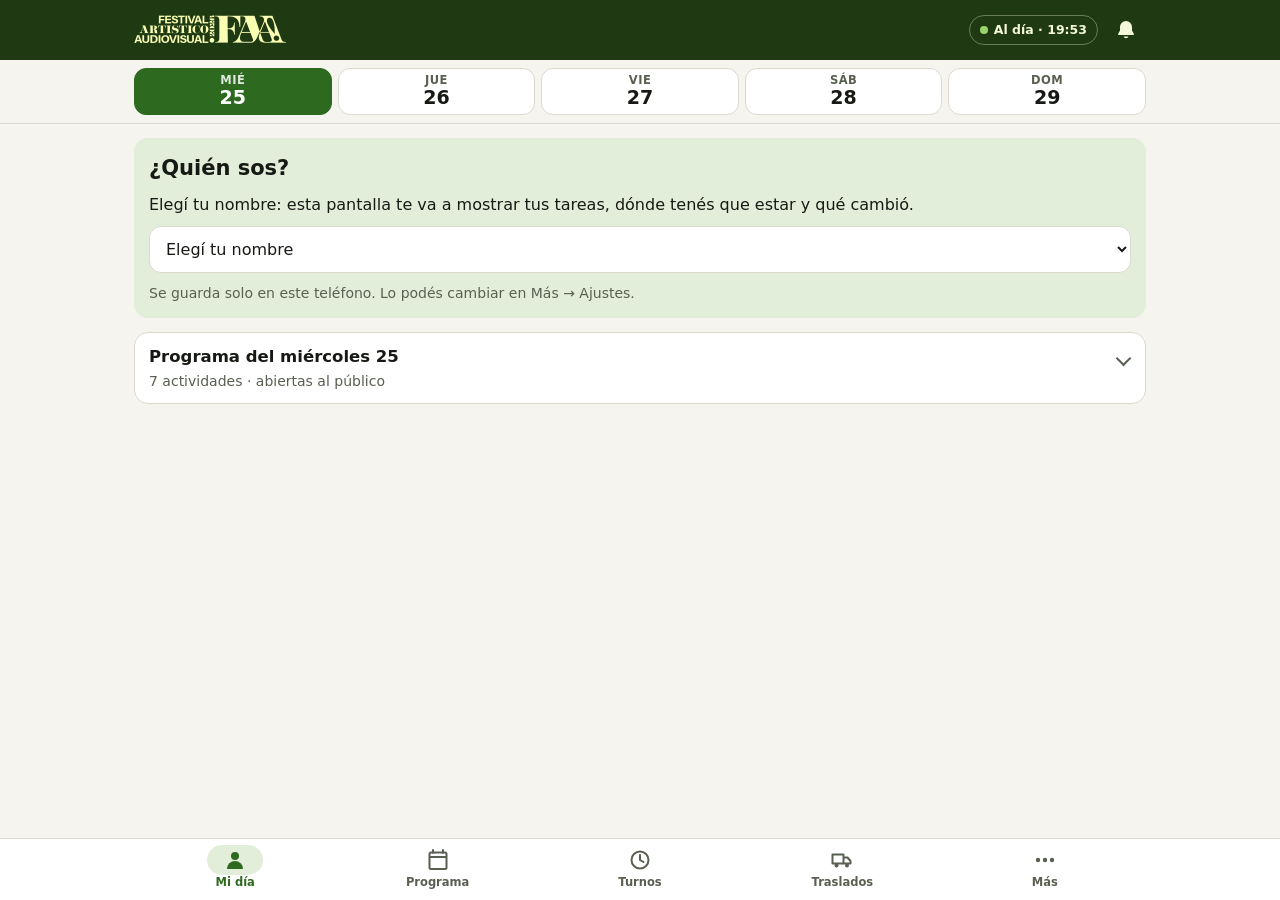
==== index.html @ a48b1f9a "Guía de logística FAA! 2026: app instalable (v9) App web liviana e instalable con Mi día, programa, " ====
<!doctype html>
<html lang="es">
<head>
<meta charset="utf-8">
<meta name="viewport" content="width=device-width,initial-scale=1,viewport-fit=cover">
<title>Logística FAA! 2026</title>
<meta name="description" content="Guía de logística del equipo del FAA! 2026: tus turnos, el programa, los traslados y los cambios al día.">
<meta name="theme-color" content="#1F3A12">
<link rel="manifest" href="manifest.webmanifest">
<link rel="icon" type="image/png" href="icons/icon-192.png">
<link rel="apple-touch-icon" href="icons/apple-touch-icon.png">
<meta name="apple-mobile-web-app-capable" content="yes">
<meta name="mobile-web-app-capable" content="yes">
<meta name="apple-mobile-web-app-title" content="FAA! 2026">
<link rel="stylesheet" href="app.css">
<script>try{var t=localStorage.getItem('faa26-theme');if(t){document.documentElement.setAttribute('data-theme',t);}}catch(e){}</script>
</head>
<body>
<header class="top">
  <a class="brand" href="#hoy" aria-label="FAA! 2026 · Inicio"><img src="logo.webp" width="152" height="32" alt="Festival Artístico Audiovisual FAA! 2026"></a>
  <button class="sync" id="sync" type="button" aria-live="polite">…</button>
  <button class="bell" id="bell" type="button" data-go="novedades" aria-label="Novedades">
    <svg viewBox="0 0 24 24" aria-hidden="true"><path d="M12 3a6 6 0 0 0-6 6v3.6L4.3 15.4A1 1 0 0 0 5.2 17h13.6a1 1 0 0 0 .9-1.6L18 12.6V9a6 6 0 0 0-6-6Zm-2.4 15.5a2.5 2.5 0 0 0 4.8 0Z" fill="currentColor"/></svg>
    <span class="dot" id="bellcount" hidden></span>
  </button>
</header>
<nav class="days" id="days" aria-label="Día del festival"></nav>
<div id="banner"></div>
<main id="app" tabindex="-1"><p class="loading">Cargando la logística…</p></main>
<div class="toast" id="toast" role="status" aria-live="polite" hidden></div>
<nav class="nav" id="nav" aria-label="Secciones">
  <button type="button" data-go="hoy"><svg viewBox="0 0 24 24" aria-hidden="true"><circle cx="12" cy="8" r="4" fill="currentColor"/><path d="M4 21a8 8 0 0 1 16 0Z" fill="currentColor"/></svg><span>Mi día</span></button>
  <button type="button" data-go="programa"><svg viewBox="0 0 24 24" aria-hidden="true"><path d="M7 2v3M17 2v3M3.5 9h17M5 4.5h14A1.5 1.5 0 0 1 20.5 6v13.5A1.5 1.5 0 0 1 19 21H5a1.5 1.5 0 0 1-1.5-1.5V6A1.5 1.5 0 0 1 5 4.5Z" fill="none" stroke="currentColor" stroke-width="2" stroke-linecap="round"/></svg><span>Programa</span></button>
  <button type="button" data-go="turnos"><svg viewBox="0 0 24 24" aria-hidden="true"><circle cx="12" cy="12" r="8.5" fill="none" stroke="currentColor" stroke-width="2"/><path d="M12 7v5l3.5 2" fill="none" stroke="currentColor" stroke-width="2" stroke-linecap="round"/></svg><span>Turnos</span></button>
  <button type="button" data-go="traslados"><svg viewBox="0 0 24 24" aria-hidden="true"><path d="M2.5 6.5h11v9h-11ZM13.5 9.5h4l3 3.5v2.5h-7Z" fill="none" stroke="currentColor" stroke-width="2" stroke-linejoin="round"/><circle cx="6.5" cy="17.5" r="2" fill="currentColor"/><circle cx="17" cy="17.5" r="2" fill="currentColor"/></svg><span>Traslados</span></button>
  <button type="button" data-go="mas"><svg viewBox="0 0 24 24" aria-hidden="true"><circle cx="5" cy="12" r="2.2" fill="currentColor"/><circle cx="12" cy="12" r="2.2" fill="currentColor"/><circle cx="19" cy="12" r="2.2" fill="currentColor"/></svg><span>Más</span></button>
</nav>
<script src="config.js"></script>
<script src="app.js" defer></script>
</body>
</html>
---- app.css ----
/* Logística FAA! 2026 · paleta base funcional (provisoria): fondo neutro cálido, un verde de acción y un naranja para avisos y cambios. */
:root{
  --bg:#F5F4EE; --surface:#FFFFFF; --surface-2:#EDECE4; --ink:#171A14; --muted:#596052; --line:#DCDACF;
  --accent:#2D6A1F; --on-accent:#FFFFFF; --accent-soft:#E3EEDA;
  --hero:#1F3A12; --on-hero:#F4F7D9;
  --warn:#B23F0B; --warn-soft:#FCE9DC; --ok:#2D6A1F;
  --a-dir:#C0561E; --a-coo:#C08A12; --a-pro:#6E8A3A; --a-prg:#2F8A73; --a-tec:#4D66B3; --a-ins:#6B7787; --a-art:#B9507A; --a-str:#7D55B3; --a-reg:#2E8EA3; --a-gra:#8F6E43;
  --r:14px; --nav-h:62px;
  --font:system-ui,-apple-system,"Segoe UI",Roboto,"Helvetica Neue",Arial,sans-serif;
  color-scheme:light;
}
@media (prefers-color-scheme:dark){
  :root:not([data-theme="light"]){
    --bg:#10130D; --surface:#191D15; --surface-2:#232820; --ink:#ECEEE5; --muted:#A6AD9B; --line:#2F3529;
    --accent:#93CC6E; --on-accent:#10130D; --accent-soft:#25331C; --hero:#17290D; --warn:#F5A066; --warn-soft:#3A2416; --ok:#93CC6E;
    color-scheme:dark;
  }
}
:root[data-theme="dark"]{
  --bg:#10130D; --surface:#191D15; --surface-2:#232820; --ink:#ECEEE5; --muted:#A6AD9B; --line:#2F3529;
  --accent:#93CC6E; --on-accent:#10130D; --accent-soft:#25331C; --hero:#17290D; --warn:#F5A066; --warn-soft:#3A2416; --ok:#93CC6E;
  color-scheme:dark;
}
*{box-sizing:border-box}
html{-webkit-text-size-adjust:100%;scroll-padding-top:64px}
body{margin:0;background:var(--bg);color:var(--ink);font:16px/1.45 var(--font);padding-bottom:calc(var(--nav-h) + env(safe-area-inset-bottom,0px) + 12px)}
button,select,input{font:inherit;color:inherit}
button{cursor:pointer}
a{color:inherit}
:focus-visible{outline:3px solid var(--accent);outline-offset:2px;border-radius:6px}
h1,h2,h3,p{margin:0}
.num,.tm b,.tm span{font-variant-numeric:tabular-nums}

/* Barra superior */
.top{background:var(--hero);color:var(--on-hero);display:flex;align-items:center;gap:8px;padding:calc(env(safe-area-inset-top,0px) + 10px) max(14px,env(safe-area-inset-right)) 10px max(14px,env(safe-area-inset-left))}
.brand{display:block;flex:1;min-width:0;line-height:0}
.brand img{height:32px;width:auto;max-width:100%}
.sync{border:1px solid rgba(244,247,217,.35);background:transparent;color:var(--on-hero);border-radius:999px;padding:5px 10px;font-size:12.5px;font-weight:600;white-space:nowrap;display:inline-flex;align-items:center;gap:6px}
.sync::before{content:"";width:8px;height:8px;border-radius:50%;background:#9BD46F}
.sync.off::before{background:#F5A066}.sync.busy::before{background:#F4F7D9;animation:pulse 1s infinite alternate}
@keyframes pulse{to{opacity:.25}}
.bell{position:relative;border:0;background:transparent;color:var(--on-hero);width:40px;height:40px;border-radius:50%;display:grid;place-items:center;padding:0}
.bell svg{width:24px;height:24px}
.bell .dot[hidden]{display:none}
.bell .dot{position:absolute;top:2px;right:0;min-width:19px;height:19px;padding:0 5px;border-radius:999px;background:#F5A066;color:#2A1405;font-size:11.5px;font-weight:800;display:grid;place-items:center;border:2px solid var(--hero)}

/* Días */
.days{position:sticky;top:0;z-index:5;background:var(--bg);border-bottom:1px solid var(--line);display:grid;grid-template-columns:repeat(5,1fr);gap:6px;padding:8px max(12px,env(safe-area-inset-left)) 8px max(12px,env(safe-area-inset-right))}
.days[hidden]{display:none}
.day{border:1px solid var(--line);background:var(--surface);border-radius:12px;padding:5px 0 6px;display:grid;justify-items:center;line-height:1.1;position:relative}
.day small{font-size:11.5px;font-weight:700;text-transform:uppercase;letter-spacing:.04em;color:var(--muted)}
.day b{font-size:19px;font-weight:800}
.day[aria-pressed="true"]{background:var(--accent);border-color:var(--accent);color:var(--on-accent)}
.day[aria-pressed="true"] small{color:inherit;opacity:.85}
.day.today::after{content:"HOY";position:absolute;top:-7px;right:-3px;background:var(--warn);color:#fff;font-size:9px;font-weight:800;padding:1px 4px;border-radius:5px}
.day.chg::before{content:"";position:absolute;top:4px;left:5px;width:7px;height:7px;border-radius:50%;background:var(--warn)}

/* Contenido */
main{max-width:760px;margin:0 auto;padding:14px max(14px,env(safe-area-inset-left)) 0 max(14px,env(safe-area-inset-right));display:grid;gap:14px}
main:focus{outline:none}
.loading{color:var(--muted);padding:40px 0;text-align:center}
.h{display:flex;align-items:baseline;justify-content:space-between;gap:10px}
.h h2{font-size:22px;line-height:1.15;font-weight:800;letter-spacing:-.01em}
.h .sub{color:var(--muted);font-size:14px}
.kicker{font-size:12.5px;font-weight:800;letter-spacing:.06em;text-transform:uppercase;color:var(--muted)}
.muted{color:var(--muted)}
.small{font-size:14px}
.card{background:var(--surface);border:1px solid var(--line);border-radius:var(--r);padding:14px;display:grid;gap:10px}
.card.accent{background:var(--accent-soft);border-color:transparent}
.card.warn{background:var(--warn-soft);border-color:transparent}
.card h3{font-size:17px;font-weight:800;line-height:1.25}
.btn{border:1px solid var(--line);background:var(--surface);border-radius:999px;padding:9px 16px;font-weight:700;font-size:15px;display:inline-flex;align-items:center;gap:6px;text-decoration:none;justify-self:start}
.btn svg{width:16px;height:16px;flex:none}
.btn.pri{background:var(--accent);border-color:var(--accent);color:var(--on-accent)}
.btn.sm{padding:6px 12px;font-size:13.5px}
.row-btns{display:flex;flex-wrap:wrap;gap:8px}
select.big{width:100%;padding:12px;border-radius:12px;border:1px solid var(--line);background:var(--surface);font-size:16px}
.chips{display:flex;gap:6px;overflow-x:auto;scrollbar-width:none;margin:0 -14px;padding:2px 14px}
.chips::-webkit-scrollbar{display:none}
.chip{flex:none;border:1px solid var(--line);background:var(--surface);border-radius:999px;padding:6px 12px;font-size:14px;font-weight:600;display:inline-flex;align-items:center;gap:6px;white-space:nowrap}
.chip[aria-pressed="true"]{background:var(--ink);color:var(--bg);border-color:var(--ink)}
.ad{display:inline-block;width:9px;height:9px;border-radius:50%;background:var(--c,var(--muted));flex:none}
.tags{display:flex;flex-wrap:wrap;gap:4px 10px;font-size:13px;color:var(--muted)}
.tags span{display:inline-flex;align-items:center;gap:5px}
.badge{display:inline-block;font-size:11px;font-weight:800;letter-spacing:.04em;text-transform:uppercase;padding:2px 7px;border-radius:6px;background:var(--surface-2);color:var(--muted);vertical-align:2px}
.badge.now{background:var(--accent);color:var(--on-accent)}
.badge.next{background:var(--accent-soft);color:var(--accent)}
.badge.chg{background:var(--warn);color:#fff}
.badge.mine{background:var(--accent-soft);color:var(--accent)}
.badge.flag{background:var(--warn-soft);color:var(--warn)}
.venue{display:inline-flex;align-items:center;gap:3px;font-weight:600;color:var(--ink);text-decoration:underline;text-decoration-color:var(--line);text-underline-offset:3px;text-decoration-thickness:2px}
.venue svg{width:14px;height:14px;flex:none;color:var(--muted)}
.venue.nolink{text-decoration:none}
.meals{font-size:14px;color:var(--muted);display:flex;gap:6px 14px;flex-wrap:wrap}
.meals b{color:var(--ink)}

/* Listas de ítems (turnos, actividades) */
.list{list-style:none;margin:0;padding:0;background:var(--surface);border:1px solid var(--line);border-radius:var(--r);overflow:hidden}
.list>li{border-top:1px solid var(--line)}
.list>li:first-child{border-top:0}
.it{display:grid;grid-template-columns:auto 52px 1fr;gap:10px;padding:12px 12px 12px 10px;align-items:start}
.it.nochk{grid-template-columns:52px 1fr;padding-left:14px}
.it.now{background:var(--accent-soft)}
.it.done .t{text-decoration:line-through;color:var(--muted)}
.tm{display:grid;line-height:1.15}
.tm b{font-size:17px;font-weight:800}
.tm span{font-size:12.5px;color:var(--muted)}
.bd{display:grid;gap:4px;min-width:0}
.bd .t{font-weight:650;line-height:1.3}
.bd .mt{display:flex;flex-wrap:wrap;gap:4px 10px;font-size:14px;align-items:center}
.bd .nt{font-size:13.5px;color:var(--muted)}
.bd .fl{font-size:13.5px;color:var(--warn);font-weight:600}
.relevo{font-size:12.5px;color:var(--muted);border:1px dashed var(--line);border-radius:6px;padding:0 6px}
.chk{width:26px;height:26px;border-radius:50%;border:2px solid var(--muted);background:transparent;padding:0;margin-top:1px;display:grid;place-items:center}
.chk[aria-pressed="true"]{background:var(--accent);border-color:var(--accent)}
.chk[aria-pressed="true"]::after{content:"";width:11px;height:6px;border:solid var(--on-accent);border-width:0 0 2.5px 2.5px;transform:translateY(-1px) rotate(-45deg)}

/* Desplegables */
details.x{background:var(--surface);border:1px solid var(--line);border-radius:var(--r);overflow:hidden}
details.x>summary{list-style:none;cursor:pointer;padding:12px 40px 12px 14px;position:relative}
details.x>summary::-webkit-details-marker{display:none}
details.x>summary::after{content:"";position:absolute;right:16px;top:20px;width:9px;height:9px;border:solid var(--muted);border-width:0 2px 2px 0;transform:rotate(45deg);transition:transform .15s}
details.x[open]>summary::after{transform:rotate(-135deg);top:24px}
details.x>.in{padding:0 14px 14px;display:grid;gap:10px}
details.x.flat{border:0;background:transparent}
details.x.flat>summary{padding-left:0}
.sum-t{font-weight:750;font-size:16.5px;line-height:1.3}
.sum-m{font-size:14px;color:var(--muted);margin-top:2px;display:flex;flex-wrap:wrap;gap:3px 10px;align-items:center}
.ev-sum{display:grid;grid-template-columns:52px 1fr;gap:10px}
details.ev{border-radius:0;border:0;border-top:1px solid var(--line)}
details.ev:first-child{border-top:0}
details.ev.now{background:var(--accent-soft)}
details.ev>.in{padding-left:76px}
.evlist{background:var(--surface);border:1px solid var(--line);border-radius:var(--r);overflow:hidden}
.kv{display:grid;gap:2px;font-size:14px}
.kv b{font-size:12px;letter-spacing:.05em;text-transform:uppercase;color:var(--muted)}

/* Área */
.area-h{display:flex;align-items:center;gap:8px}
.area-h .ad{width:12px;height:12px}
.warnline{font-size:13.5px;color:var(--warn);font-weight:600}
.turno-lbl{font-size:12px;font-weight:800;letter-spacing:.06em;text-transform:uppercase;color:var(--muted);padding:8px 14px 2px;background:var(--surface-2)}

/* Traslados */
.phases{list-style:none;margin:0;padding:0;display:grid;gap:6px}
.phases li{display:grid;grid-template-columns:96px 1fr;gap:8px;font-size:15px}
.phases b{font-variant-numeric:tabular-nums}
.checks{list-style:none;margin:0;padding:0;display:grid;gap:6px}
.checks li{display:grid;grid-template-columns:auto 1fr;gap:10px;align-items:center;font-size:15px}
.checks li.done span{text-decoration:line-through;color:var(--muted)}
.fromto{display:flex;flex-wrap:wrap;gap:4px 8px;align-items:center;font-size:14.5px}
.fromto .arr{color:var(--warn);font-weight:800}

/* Mapa */
.mapframe{position:relative;height:0;overflow:hidden;border-radius:10px;background:#eceae0}
.mapframe svg{position:absolute;inset:0;width:100%;height:100%;display:block}
.legend{display:grid;gap:4px;font-size:13px;color:var(--muted)}
.legend span{display:flex;gap:8px;align-items:center}

/* Más */
.menu{list-style:none;margin:0;padding:0;background:var(--surface);border:1px solid var(--line);border-radius:var(--r);overflow:hidden}
.menu li+li{border-top:1px solid var(--line)}
.menu button{width:100%;text-align:left;border:0;background:transparent;padding:14px 40px 14px 14px;display:grid;gap:2px;position:relative}
.menu button::after{content:"";position:absolute;right:18px;top:50%;width:9px;height:9px;border:solid var(--muted);border-width:2px 2px 0 0;transform:translateY(-50%) rotate(45deg)}
.menu b{font-size:16.5px}
.menu span{font-size:14px;color:var(--muted)}
.people{display:flex;flex-wrap:wrap;gap:6px}
.person{border:1px solid var(--line);border-radius:999px;padding:4px 11px;font-size:14px;background:var(--surface)}
.person.me{background:var(--accent);color:var(--on-accent);border-color:var(--accent);font-weight:700}
ul.plain{margin:0;padding-left:20px;display:grid;gap:6px}

/* Novedades */
.news{list-style:none;margin:0;padding:0;display:grid;gap:0;background:var(--surface);border:1px solid var(--line);border-radius:var(--r);overflow:hidden}
.news li{padding:12px 14px;border-top:1px solid var(--line);display:grid;gap:3px}
.news li:first-child{border-top:0}
.news li.unread{box-shadow:inset 4px 0 0 var(--warn)}
.news .when{font-size:12.5px;color:var(--muted)}
.news a{font-size:14px;font-weight:700;color:var(--accent)}

/* Aviso superior y toast */
#banner:empty{display:none}
.banner{max-width:760px;margin:10px auto 0;padding:0 max(14px,env(safe-area-inset-left))}
.banner .card{grid-template-columns:1fr auto;align-items:center}
.toast{position:fixed;left:50%;transform:translateX(-50%);bottom:calc(var(--nav-h) + env(safe-area-inset-bottom,0px) + 12px);z-index:20;width:min(560px,calc(100% - 24px));background:var(--ink);color:var(--bg);border-radius:14px;padding:12px 12px 12px 16px;display:flex;gap:10px;align-items:center;box-shadow:0 8px 30px rgba(0,0,0,.25);font-size:15px}
.toast[hidden]{display:none}
.toast p{flex:1}
.toast button{border:0;border-radius:999px;padding:7px 14px;font-weight:800;background:var(--bg);color:var(--ink)}
.toast .x{background:transparent;color:var(--bg);padding:7px 8px}

/* Navegación inferior */
.nav{position:fixed;left:0;right:0;bottom:0;z-index:10;background:var(--surface);border-top:1px solid var(--line);display:grid;grid-template-columns:repeat(5,1fr);padding:4px max(4px,env(safe-area-inset-left)) calc(4px + env(safe-area-inset-bottom,0px)) max(4px,env(safe-area-inset-right));height:calc(var(--nav-h) + env(safe-area-inset-bottom,0px))}
.nav button{border:0;background:transparent;display:grid;justify-items:center;align-content:center;gap:2px;color:var(--muted);font-size:11.5px;font-weight:700;border-radius:12px;padding:0}
.nav svg{width:24px;height:24px}
.nav button[aria-current="page"]{color:var(--accent)}
.nav button[aria-current="page"] svg{background:var(--accent-soft);border-radius:999px;padding:3px 16px;box-sizing:content-box;margin:-3px 0}

@media (min-width:900px){
  main{max-width:1040px}
  .days,.nav{padding-left:calc((100% - 1040px)/2 + 14px);padding-right:calc((100% - 1040px)/2 + 14px)}
  .top{padding-left:calc((100% - 1040px)/2 + 14px);padding-right:calc((100% - 1040px)/2 + 14px)}
  .cols{display:grid;grid-template-columns:1fr 1fr;gap:14px;align-items:start}
}
.cols{display:grid;gap:14px}
@media (prefers-reduced-motion:reduce){*{animation:none!important;transition:none!important}}
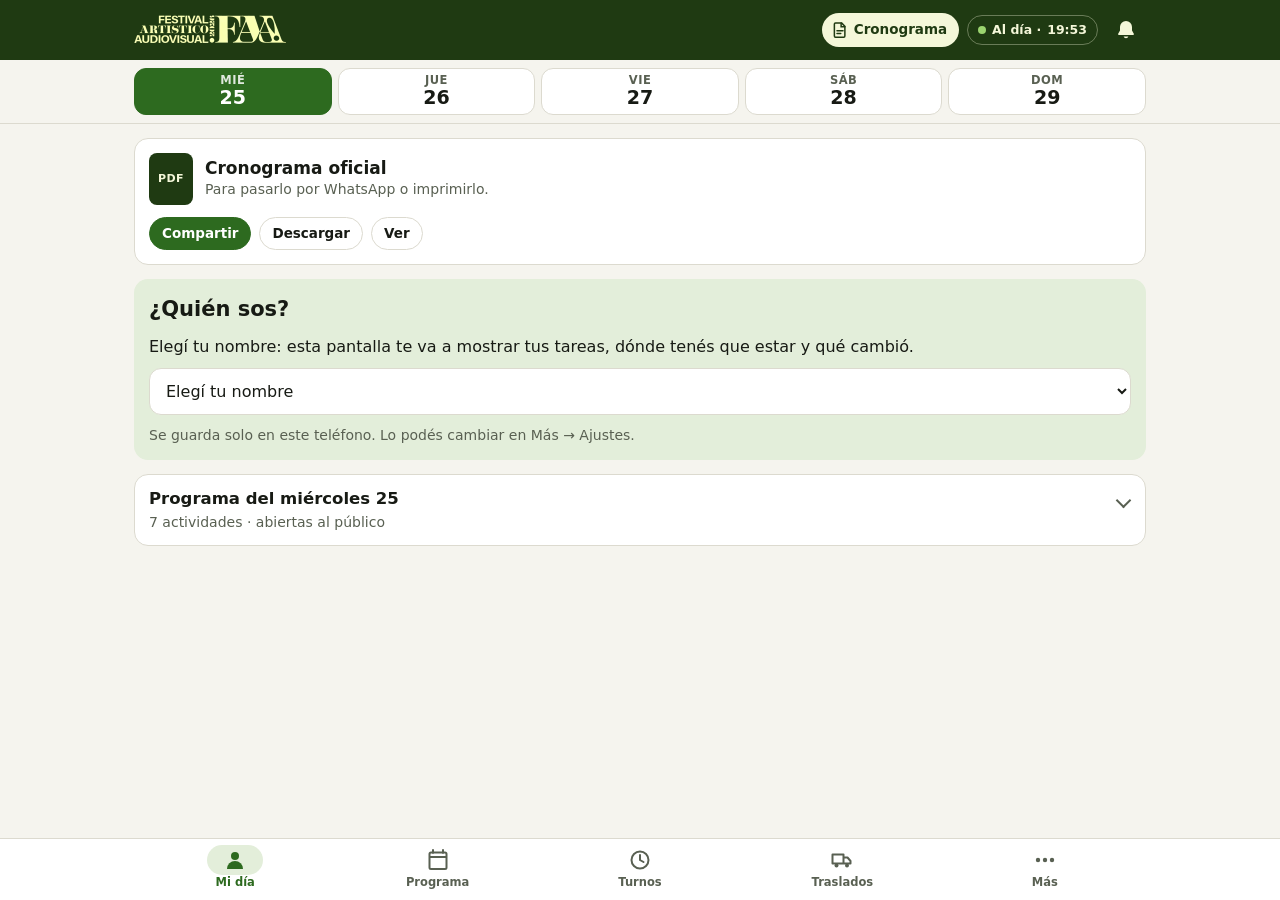
==== commit 89ba63b3: "Cronograma en PDF con botones de compartir y descargar (v13) Botón «Cronograma» fijo en la barra sup" ====
--- a/index.html
+++ b/index.html
@@ -18,6 +18,9 @@
 <body>
 <header class="top">
   <a class="brand" href="#hoy" aria-label="FAA! 2026 · Inicio"><img src="logo.webp" width="152" height="32" alt="Festival Artístico Audiovisual FAA! 2026"></a>
+  <button class="pdfbtn" type="button" data-act="pdf" aria-label="Cronograma en PDF: compartir o descargar">
+    <svg viewBox="0 0 24 24" aria-hidden="true"><path d="M6 2.5h8l4.5 4.5v13A1.5 1.5 0 0 1 17 21.5H6A1.5 1.5 0 0 1 4.5 20V4A1.5 1.5 0 0 1 6 2.5Z" fill="none" stroke="currentColor" stroke-width="2" stroke-linejoin="round"/><path d="M13.5 2.5V7.5h5M8 13h8M8 16.5h5" fill="none" stroke="currentColor" stroke-width="2" stroke-linecap="round"/></svg><span>Cronograma</span>
+  </button>
   <button class="sync" id="sync" type="button" aria-live="polite">…</button>
   <button class="bell" id="bell" type="button" data-go="novedades" aria-label="Novedades">
     <svg viewBox="0 0 24 24" aria-hidden="true"><path d="M12 3a6 6 0 0 0-6 6v3.6L4.3 15.4A1 1 0 0 0 5.2 17h13.6a1 1 0 0 0 .9-1.6L18 12.6V9a6 6 0 0 0-6-6Zm-2.4 15.5a2.5 2.5 0 0 0 4.8 0Z" fill="currentColor"/></svg>
@@ -27,6 +30,19 @@
 <nav class="days" id="days" aria-label="Día del festival"></nav>
 <div id="banner"></div>
 <main id="app" tabindex="-1"><p class="loading">Cargando la logística…</p></main>
+<dialog class="sheet" id="pdfsheet" aria-labelledby="pdft">
+  <div class="sheet-in">
+    <p class="kicker">PDF · 264 KB</p>
+    <h2 id="pdft">Cronograma oficial FAA! 2026</h2>
+    <p class="small muted">Del 25 al 29 de noviembre · El Bolsón. Funciona también sin señal.</p>
+    <div class="sheet-btns">
+      <button class="btn pri big" type="button" data-act="pdf-share"><svg viewBox="0 0 24 24" aria-hidden="true"><circle cx="18" cy="5" r="2.5" fill="currentColor"/><circle cx="6" cy="12" r="2.5" fill="currentColor"/><circle cx="18" cy="19" r="2.5" fill="currentColor"/><path d="M8.2 10.8 15.8 6.2M8.2 13.2l7.6 4.6" stroke="currentColor" stroke-width="2"/></svg>Compartir</button>
+      <a class="btn big" href="cronograma-faa-2026.pdf" download="Cronograma FAA 2026.pdf"><svg viewBox="0 0 24 24" aria-hidden="true"><path d="M12 3v12m0 0-5-5m5 5 5-5M4.5 20.5h15" fill="none" stroke="currentColor" stroke-width="2" stroke-linecap="round" stroke-linejoin="round"/></svg>Descargar</a>
+      <a class="btn big" href="cronograma-faa-2026.pdf" target="_blank" rel="noopener">Ver</a>
+    </div>
+    <button class="btn sm sheet-x" type="button" data-act="pdf-close">Cerrar</button>
+  </div>
+</dialog>
 <div class="toast" id="toast" role="status" aria-live="polite" hidden></div>
 <nav class="nav" id="nav" aria-label="Secciones">
   <button type="button" data-go="hoy"><svg viewBox="0 0 24 24" aria-hidden="true"><circle cx="12" cy="8" r="4" fill="currentColor"/><path d="M4 21a8 8 0 0 1 16 0Z" fill="currentColor"/></svg><span>Mi día</span></button>
--- a/app.css
+++ b/app.css
@@ -87,6 +87,9 @@
 .badge.next{background:var(--accent-soft);color:var(--accent)}
 .badge.chg{background:var(--warn);color:#fff}
 .badge.mine{background:var(--accent-soft);color:var(--accent)}
+.badge.sugb{background:transparent;border:1px dashed var(--muted);color:var(--muted)}
+.it.sug .t{font-weight:500}
+details.sugbox{border-style:dashed;background:transparent}
 .badge.flag{background:var(--warn-soft);color:var(--warn)}
 .venue{display:inline-flex;align-items:center;gap:3px;font-weight:600;color:var(--ink);text-decoration:underline;text-decoration-color:var(--line);text-underline-offset:3px;text-decoration-thickness:2px}
 .venue svg{width:14px;height:14px;flex:none;color:var(--muted)}
@@ -167,6 +170,11 @@
 .people{display:flex;flex-wrap:wrap;gap:6px}
 .person{border:1px solid var(--line);border-radius:999px;padding:4px 11px;font-size:14px;background:var(--surface)}
 .person.me{background:var(--accent);color:var(--on-accent);border-color:var(--accent);font-weight:700}
+ul.films{list-style:none;margin:6px 0 0;padding:0;display:grid;gap:10px;color:var(--ink)}
+ul.films li{display:grid;grid-template-columns:64px 1fr;gap:10px;align-items:center}
+ul.films img,ul.films .noimg{width:64px;height:92px;object-fit:cover;border-radius:6px;background:var(--surface-2);display:block}
+ul.films .ft{display:block;font-weight:650;font-size:15px;line-height:1.25}
+ul.films .fm{display:block;font-size:13px;color:var(--muted);margin-top:2px}
 ul.plain{margin:0;padding-left:20px;display:grid;gap:6px}
 
 /* Novedades */
@@ -202,3 +210,22 @@
 }
 .cols{display:grid;gap:14px}
 @media (prefers-reduced-motion:reduce){*{animation:none!important;transition:none!important}}
+
+/* Cronograma PDF */
+.pdfbtn{border:0;background:#F4F7D9;color:#1F3A12;border-radius:999px;padding:7px 12px 7px 9px;font-weight:800;font-size:13.5px;display:inline-flex;align-items:center;gap:5px;white-space:nowrap}
+.pdfbtn svg{width:18px;height:18px}
+@media (max-width:420px){.sync .lbl{display:none}.brand img{height:28px}.pdfbtn{padding:7px 10px 7px 8px}}
+@media (max-width:350px){.pdfbtn span{display:none}}
+.sheet{border:0;padding:0;margin:auto auto 0;width:100%;max-width:560px;border-radius:20px 20px 0 0;background:var(--surface);color:var(--ink)}
+.sheet::backdrop{background:rgba(0,0,0,.45)}
+.sheet-in{padding:20px 18px calc(18px + env(safe-area-inset-bottom,0px));display:grid;gap:10px}
+.sheet h2{font-size:21px;line-height:1.2}
+.sheet-btns{display:grid;grid-template-columns:1fr 1fr;gap:8px;margin-top:6px}
+.sheet-btns .btn{justify-content:center;justify-self:stretch}
+.sheet-btns .btn.pri{grid-column:1/-1}
+.btn.big{padding:13px 16px;font-size:16px}
+.btn.big svg{width:20px;height:20px}
+.sheet-x{justify-self:center;margin-top:2px;border:0;background:transparent;color:var(--muted)}
+.pdfcard{display:grid;grid-template-columns:auto 1fr;gap:12px;align-items:center}
+.pdfcard .ico{width:44px;height:52px;border-radius:8px;background:var(--hero);color:var(--on-hero);display:grid;place-items:center;font-size:11px;font-weight:900;letter-spacing:.04em}
+.pdfcard .row-btns{grid-column:1/-1}
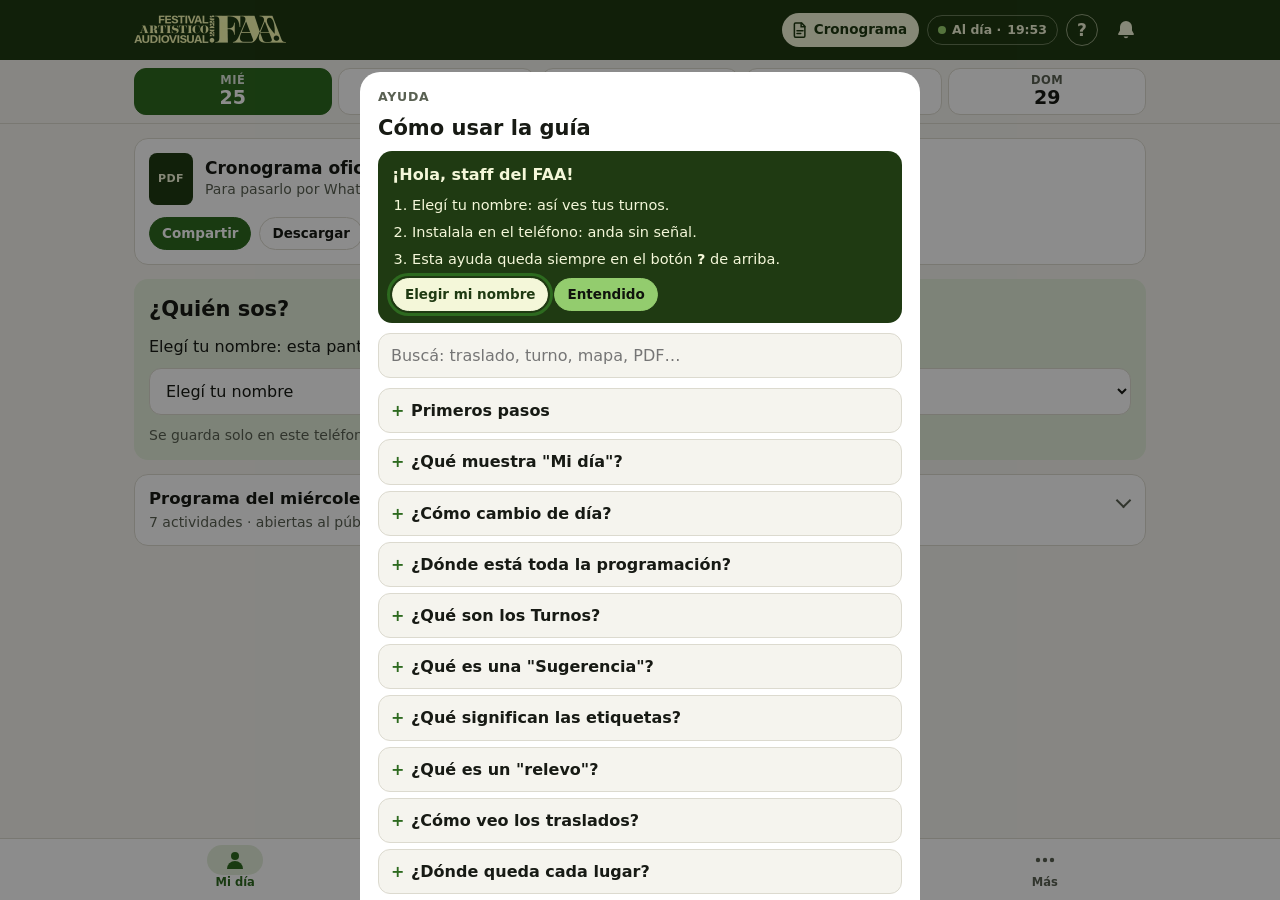
==== commit 55f9f8ce: "Guía: ayuda con buscador (aparece la primera vez, botón ? y en Más) Co-Authored-By: Claude Opus 5.5 " ====
--- a/index.html
+++ b/index.html
@@ -22,6 +22,7 @@
     <svg viewBox="0 0 24 24" aria-hidden="true"><path d="M6 2.5h8l4.5 4.5v13A1.5 1.5 0 0 1 17 21.5H6A1.5 1.5 0 0 1 4.5 20V4A1.5 1.5 0 0 1 6 2.5Z" fill="none" stroke="currentColor" stroke-width="2" stroke-linejoin="round"/><path d="M13.5 2.5V7.5h5M8 13h8M8 16.5h5" fill="none" stroke="currentColor" stroke-width="2" stroke-linecap="round"/></svg><span>Cronograma</span>
   </button>
   <button class="sync" id="sync" type="button" aria-live="polite">…</button>
+  <button class="helpbtn" id="helpbtn" type="button" data-act="help" aria-label="Ayuda: cómo usar la guía">?</button>
   <button class="bell" id="bell" type="button" data-go="novedades" aria-label="Novedades">
     <svg viewBox="0 0 24 24" aria-hidden="true"><path d="M12 3a6 6 0 0 0-6 6v3.6L4.3 15.4A1 1 0 0 0 5.2 17h13.6a1 1 0 0 0 .9-1.6L18 12.6V9a6 6 0 0 0-6-6Zm-2.4 15.5a2.5 2.5 0 0 0 4.8 0Z" fill="currentColor"/></svg>
     <span class="dot" id="bellcount" hidden></span>
@@ -30,6 +31,20 @@
 <nav class="days" id="days" aria-label="Día del festival"></nav>
 <div id="banner"></div>
 <main id="app" tabindex="-1"><p class="loading">Cargando la logística…</p></main>
+<dialog class="sheet help" id="helpsheet" aria-labelledby="helpt"><div class="sheet-in" id="helpin"></div></dialog>
+<dialog class="sheet" id="juegosheet" aria-labelledby="juegot">
+  <div class="sheet-in">
+    <p class="kicker">Toma secreta</p>
+    <h2 id="juegot">¡Corre, sonidista!</h2>
+    <p class="small muted">Esquivá lo que se cruce en el set. Funciona también sin señal.</p>
+    <div class="jg">
+      <a class="jg-o" href="juego/carriles/"><b>Modo carriles</b><span>En 3D, de espaldas: cambiá de carril, saltá y rodá.</span></a>
+      <a class="jg-o" href="juego/"><b>Modo clásico</b><span>De costado, como el dinosaurio de Chrome.</span></a>
+    </div>
+    <button class="btn sm sheet-x" type="button" data-act="juego-close">Cerrar</button>
+  </div>
+</dialog>
+<div class="clap" id="clap" hidden aria-hidden="true"><div class="clap-b"><i></i><span>¡Acción!</span></div></div>
 <dialog class="sheet" id="pdfsheet" aria-labelledby="pdft">
   <div class="sheet-in">
     <p class="kicker">PDF · 264 KB</p>
--- a/app.css
+++ b/app.css
@@ -155,11 +155,19 @@
 .fromto .arr{color:var(--warn);font-weight:800}
 
 /* Mapa */
-.mapframe{position:relative;height:0;overflow:hidden;border-radius:10px;background:#eceae0}
-.mapframe svg{position:absolute;inset:0;width:100%;height:100%;display:block}
-.legend{display:grid;gap:4px;font-size:13px;color:var(--muted)}
-.legend span{display:flex;gap:8px;align-items:center}
-
+.lmap{height:min(62vh,480px);border-radius:var(--r);overflow:hidden;border:1px solid var(--line);background:#e9e7df;z-index:0}
+.lpin{background:transparent;border:0}
+.lpin span{display:grid;place-items:center;width:28px;height:28px;border-radius:50%;background:#fff;border:3px solid #4d6733;color:#1d3a0b;font:800 13px/1 var(--font);box-shadow:0 1px 4px rgba(0,0,0,.35)}
+.lpin.on span{background:#b3470f;border-color:#fff;color:#fff}
+.lpin em{position:absolute;left:32px;top:4px;white-space:nowrap;font:700 12.5px/1.2 var(--font);font-style:normal;color:#1d3a0b;text-shadow:0 0 3px #fff,0 0 3px #fff,0 0 3px #fff}
+.lpin:not(.on) em{font-weight:600;color:#4d6733}
+.pop{font:14px/1.4 var(--font);min-width:180px}.pop ul{margin:6px 0;padding-left:16px}.pop a{font-weight:700}
+ol.route{list-style:none;margin:0;padding:0;display:grid;gap:0}
+ol.route .stop{display:grid;grid-template-columns:28px 1fr;gap:10px;align-items:start;padding:6px 0}
+.pinn{width:26px;height:26px;border-radius:50%;background:#b3470f;color:#fff;display:grid;place-items:center;font-weight:800;font-size:13px}
+.pinn.off{background:var(--surface-2);color:var(--muted)}
+ol.route .leg{margin-left:12px;border-left:3px dotted var(--line);padding:4px 0 4px 22px;display:grid;gap:2px;font-size:13.5px;color:var(--muted)}
+ol.route .leg.tight{border-left-color:var(--warn)}
 /* Más */
 .menu{list-style:none;margin:0;padding:0;background:var(--surface);border:1px solid var(--line);border-radius:var(--r);overflow:hidden}
 .menu li+li{border-top:1px solid var(--line)}
@@ -229,3 +237,43 @@
 .pdfcard{display:grid;grid-template-columns:auto 1fr;gap:12px;align-items:center}
 .pdfcard .ico{width:44px;height:52px;border-radius:8px;background:var(--hero);color:var(--on-hero);display:grid;place-items:center;font-size:11px;font-weight:900;letter-spacing:.04em}
 .pdfcard .row-btns{grid-column:1/-1}
+ol.steps{margin:0;padding-left:22px;display:grid;gap:6px;font-size:15px}
+details.accent-x{background:var(--accent-soft);border-color:transparent}
+
+/* Juego secreto */
+.brand.clack img{animation:clack .16s ease-out}
+@keyframes clack{0%{transform:rotate(0)}40%{transform:rotate(-7deg) scale(.96)}100%{transform:rotate(0)}}
+.clap{position:fixed;inset:0;z-index:60;display:grid;place-items:center;background:#1a0e08;animation:clapin .7s ease-in forwards}
+.clap[hidden]{display:none}
+.clap-b{display:grid;gap:10px;justify-items:center;color:#F4C95C;font:900 30px/1 system-ui}
+.clap-b i{display:block;width:120px;height:22px;background:repeating-linear-gradient(-45deg,#F6EFC4 0 12px,#1a0e08 12px 24px);border:3px solid #F6EFC4;transform-origin:0 100%;animation:clapbar .35s ease-in forwards}
+@keyframes clapbar{0%{transform:rotate(-28deg)}80%{transform:rotate(0)}100%{transform:rotate(0)}}
+@keyframes clapin{0%{opacity:0}15%{opacity:1}85%{opacity:1}100%{opacity:0}}
+.jg{display:grid;gap:8px}
+.jg-o{display:grid;gap:2px;padding:12px 14px;border-radius:14px;background:var(--hero);color:#F6EFC4;text-decoration:none}
+.jg-o b{font-size:17px;color:#F4C95C}.jg-o span{font-size:13.5px;opacity:.9}
+.card.secret{display:flex;gap:12px;align-items:center;background:var(--hero);color:#F6EFC4;border:0}
+.card.secret p{flex:1;margin:0;font-size:14px}.card.secret b{color:#F4C95C}
+.card.secret .btn{flex:none}
+
+/* Ayuda */
+.helpbtn{border:1.5px solid rgba(244,247,217,.55);background:transparent;color:var(--on-hero);width:32px;height:32px;border-radius:50%;font:900 17px/1 system-ui,sans-serif;display:grid;place-items:center;padding:0;flex:none}
+.sheet.help{max-height:92vh;max-height:92dvh}
+.sheet.help .sheet-in{max-height:92vh;max-height:92dvh;overflow:auto;padding-top:16px}
+.help-search{width:100%;border:1.5px solid var(--line);border-radius:12px;padding:10px 12px;font:inherit;font-size:16px;background:var(--bg);color:var(--ink)}
+.help-first{background:var(--hero);color:var(--on-hero);border-radius:14px;padding:12px 14px;display:grid;gap:8px}
+.help-first ol{margin:0;padding-left:20px;display:grid;gap:6px;font-size:14.5px}
+.help-first .row-btns{display:flex;flex-wrap:wrap;gap:6px}
+.help-list{display:grid;gap:6px}
+.help-list details{border:1px solid var(--line);border-radius:12px;background:var(--bg)}
+.help-list summary{padding:10px 12px;font-weight:700;cursor:pointer;list-style:none;display:flex;gap:8px;align-items:baseline}
+.help-list summary::-webkit-details-marker{display:none}
+.help-list summary::before{content:"+";color:var(--accent);font-weight:900;width:12px;flex:none}
+.help-list details[open] summary::before{content:"–"}
+.help-list .ans{padding:0 12px 12px 32px;font-size:14.5px;display:grid;gap:6px}
+.help-list .ans p{margin:0}
+.help-none{font-size:14px;color:var(--muted)}
+.help-first .btn{background:#F4F7D9;border-color:#F4F7D9;color:#1F3A12}
+.help-first .btn.pri{background:#93CC6E;border-color:#93CC6E;color:#10130D}
+.brand img{object-fit:contain;object-position:left center}
+@media (max-width:370px){.sync{font-size:0;padding:5px 8px}.top{gap:6px}}
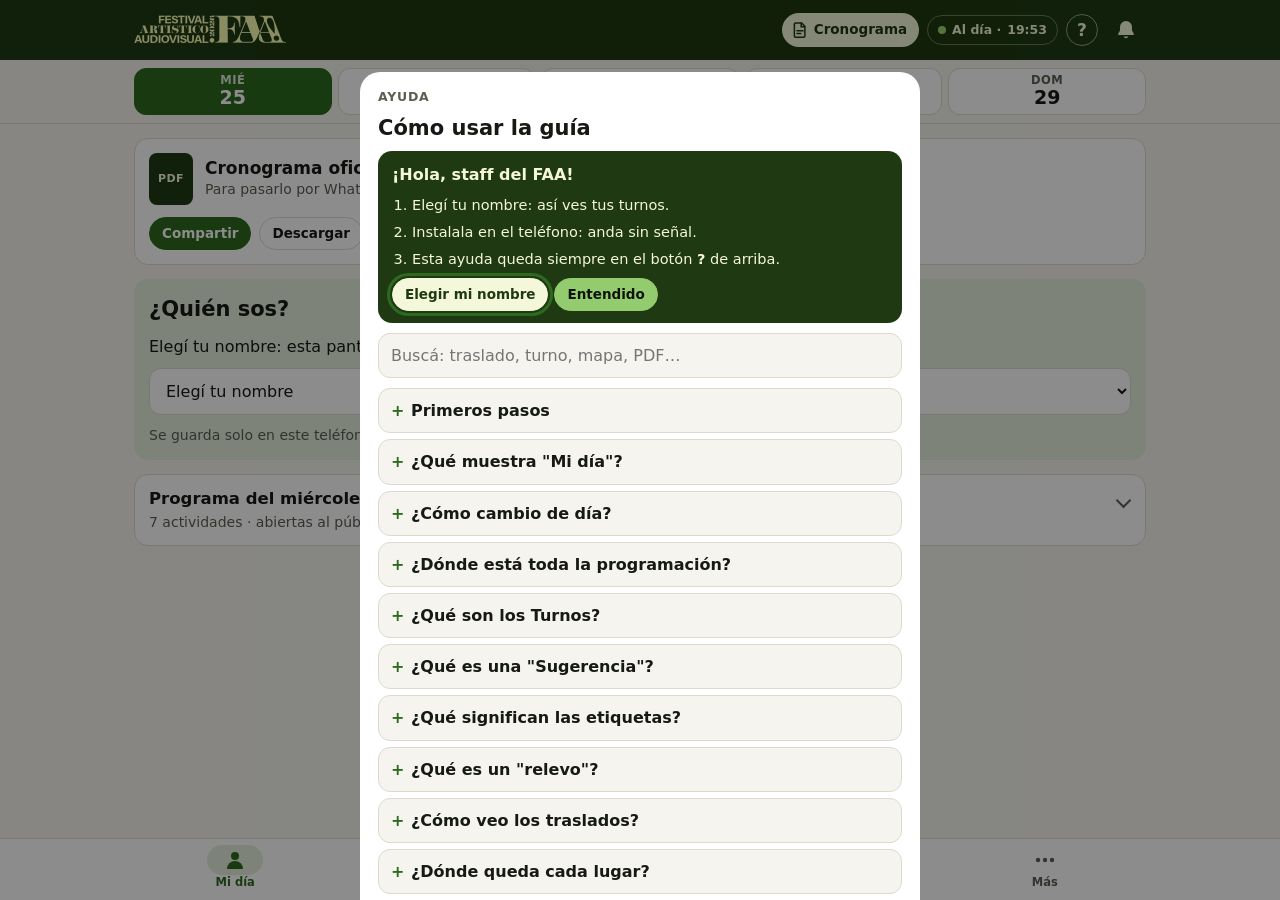
==== commit 39cd7efa: "Agendar en el calendario: actividades, grupos, mis turnos y compartir; ayuda Co-Authored-By: Claude " ====
--- a/index.html
+++ b/index.html
@@ -31,6 +31,7 @@
 <nav class="days" id="days" aria-label="Día del festival"></nav>
 <div id="banner"></div>
 <main id="app" tabindex="-1"><p class="loading">Cargando la logística…</p></main>
+<dialog class="sheet" id="calsheet" aria-labelledby="calt"><div class="sheet-in" id="calin"></div></dialog>
 <dialog class="sheet help" id="helpsheet" aria-labelledby="helpt"><div class="sheet-in" id="helpin"></div></dialog>
 <dialog class="sheet" id="juegosheet" aria-labelledby="juegot">
   <div class="sheet-in">
--- a/app.css
+++ b/app.css
@@ -277,3 +277,11 @@
 .help-first .btn.pri{background:#93CC6E;border-color:#93CC6E;color:#10130D}
 .brand img{object-fit:contain;object-position:left center}
 @media (max-width:370px){.sync{font-size:0;padding:5px 8px}.top{gap:6px}}
+
+/* Agendar */
+.btn svg{width:16px;height:16px;flex:none}
+.cal-btns{display:grid;gap:8px}
+.cal-btns .btn{justify-self:stretch;justify-content:center}
+.cal-sub{font-size:12.5px;font-weight:800;letter-spacing:.03em;text-transform:uppercase;color:var(--muted);margin:6px 0 -2px}
+.calcard h3{display:flex;align-items:center;gap:8px}.calcard h3 svg{width:20px;height:20px;color:var(--accent)}
+.calchips{flex-wrap:wrap;overflow:visible;margin:0;padding:0}
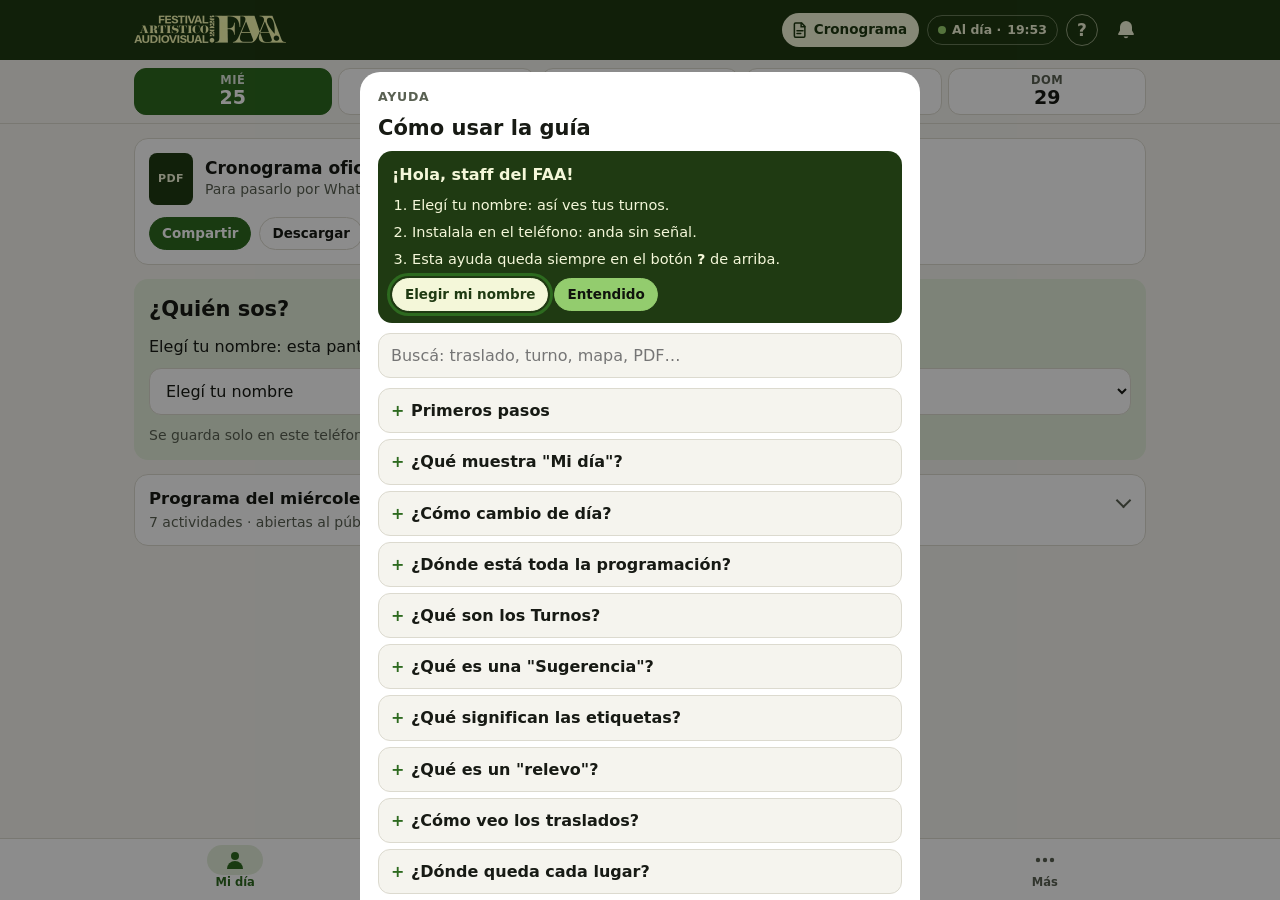
==== commit 2c82aaf5: "Guía: Juegos siempre visibles en Extras y Tera Tiles en la lista - "Juegos" aparece siempre en Más →" ====
--- a/index.html
+++ b/index.html
@@ -35,12 +35,17 @@
 <dialog class="sheet help" id="helpsheet" aria-labelledby="helpt"><div class="sheet-in" id="helpin"></div></dialog>
 <dialog class="sheet" id="juegosheet" aria-labelledby="juegot">
   <div class="sheet-in">
-    <p class="kicker">Toma secreta</p>
+    <p class="kicker">Juegos del FAA!</p>
     <h2 id="juegot">¡Corre, sonidista!</h2>
     <p class="small muted">Esquivá lo que se cruce en el set. Funciona también sin señal.</p>
     <div class="jg">
       <a class="jg-o" href="juego/carriles/"><b>Modo carriles</b><span>En 3D, de espaldas: cambiá de carril, saltá y rodá.</span></a>
       <a class="jg-o" href="juego/"><b>Modo clásico</b><span>De costado, como el dinosaurio de Chrome.</span></a>
+    </div>
+    <h2 style="margin-top:14px">Tera <em>Tiles</em></h2>
+    <p class="small muted">Tocá las notas que caen al ritmo de la música. Solo o con otros teléfonos.</p>
+    <div class="jg">
+      <a class="jg-o" href="juego/tera-tiles/"><b>Tera Tiles</b><span>Elegí un tema y la parte que querés tocar: melodía, bajo, batería…</span></a>
     </div>
     <button class="btn sm sheet-x" type="button" data-act="juego-close">Cerrar</button>
   </div>
--- a/app.css
+++ b/app.css
@@ -175,6 +175,7 @@
 .menu button::after{content:"";position:absolute;right:18px;top:50%;width:9px;height:9px;border:solid var(--muted);border-width:2px 2px 0 0;transform:translateY(-50%) rotate(45deg)}
 .menu b{font-size:16.5px}
 .menu span{font-size:14px;color:var(--muted)}
+.menu-k{margin:22px 4px 8px}
 .people{display:flex;flex-wrap:wrap;gap:6px}
 .person{border:1px solid var(--line);border-radius:999px;padding:4px 11px;font-size:14px;background:var(--surface)}
 .person.me{background:var(--accent);color:var(--on-accent);border-color:var(--accent);font-weight:700}
